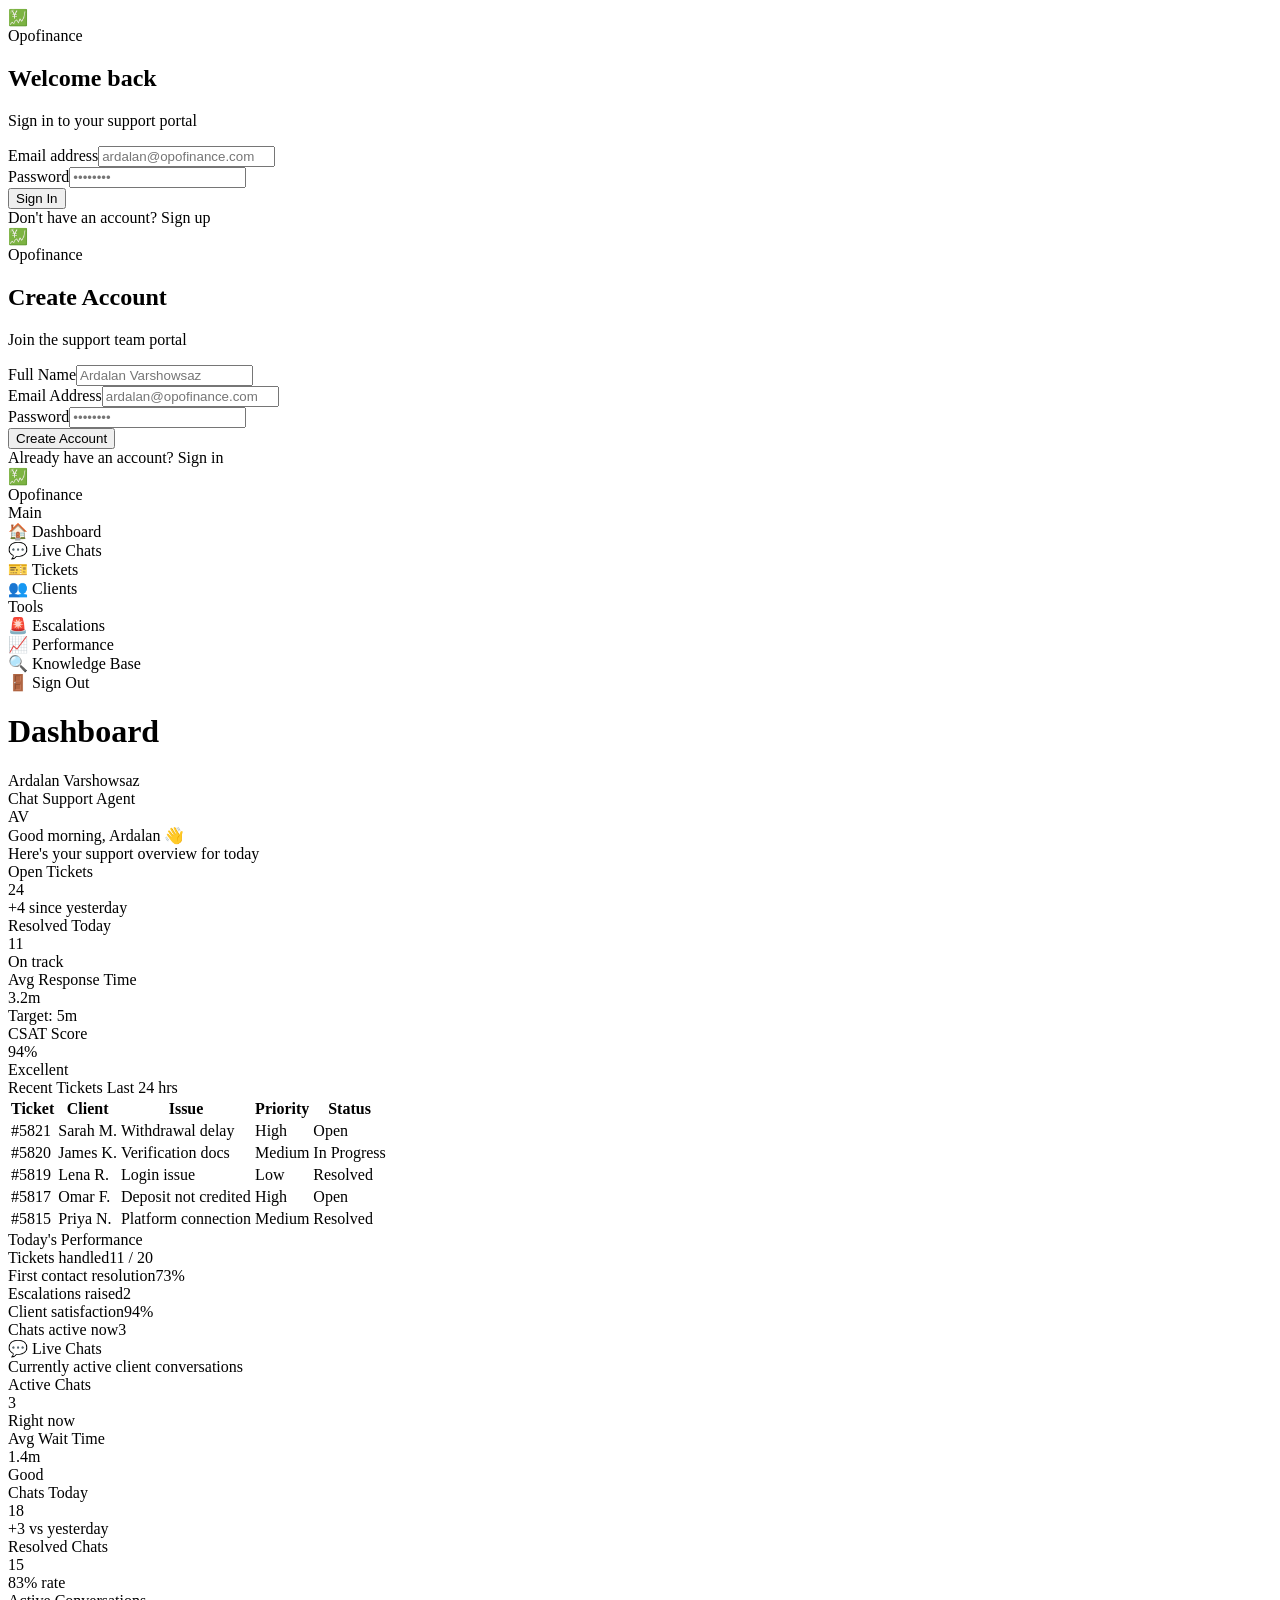
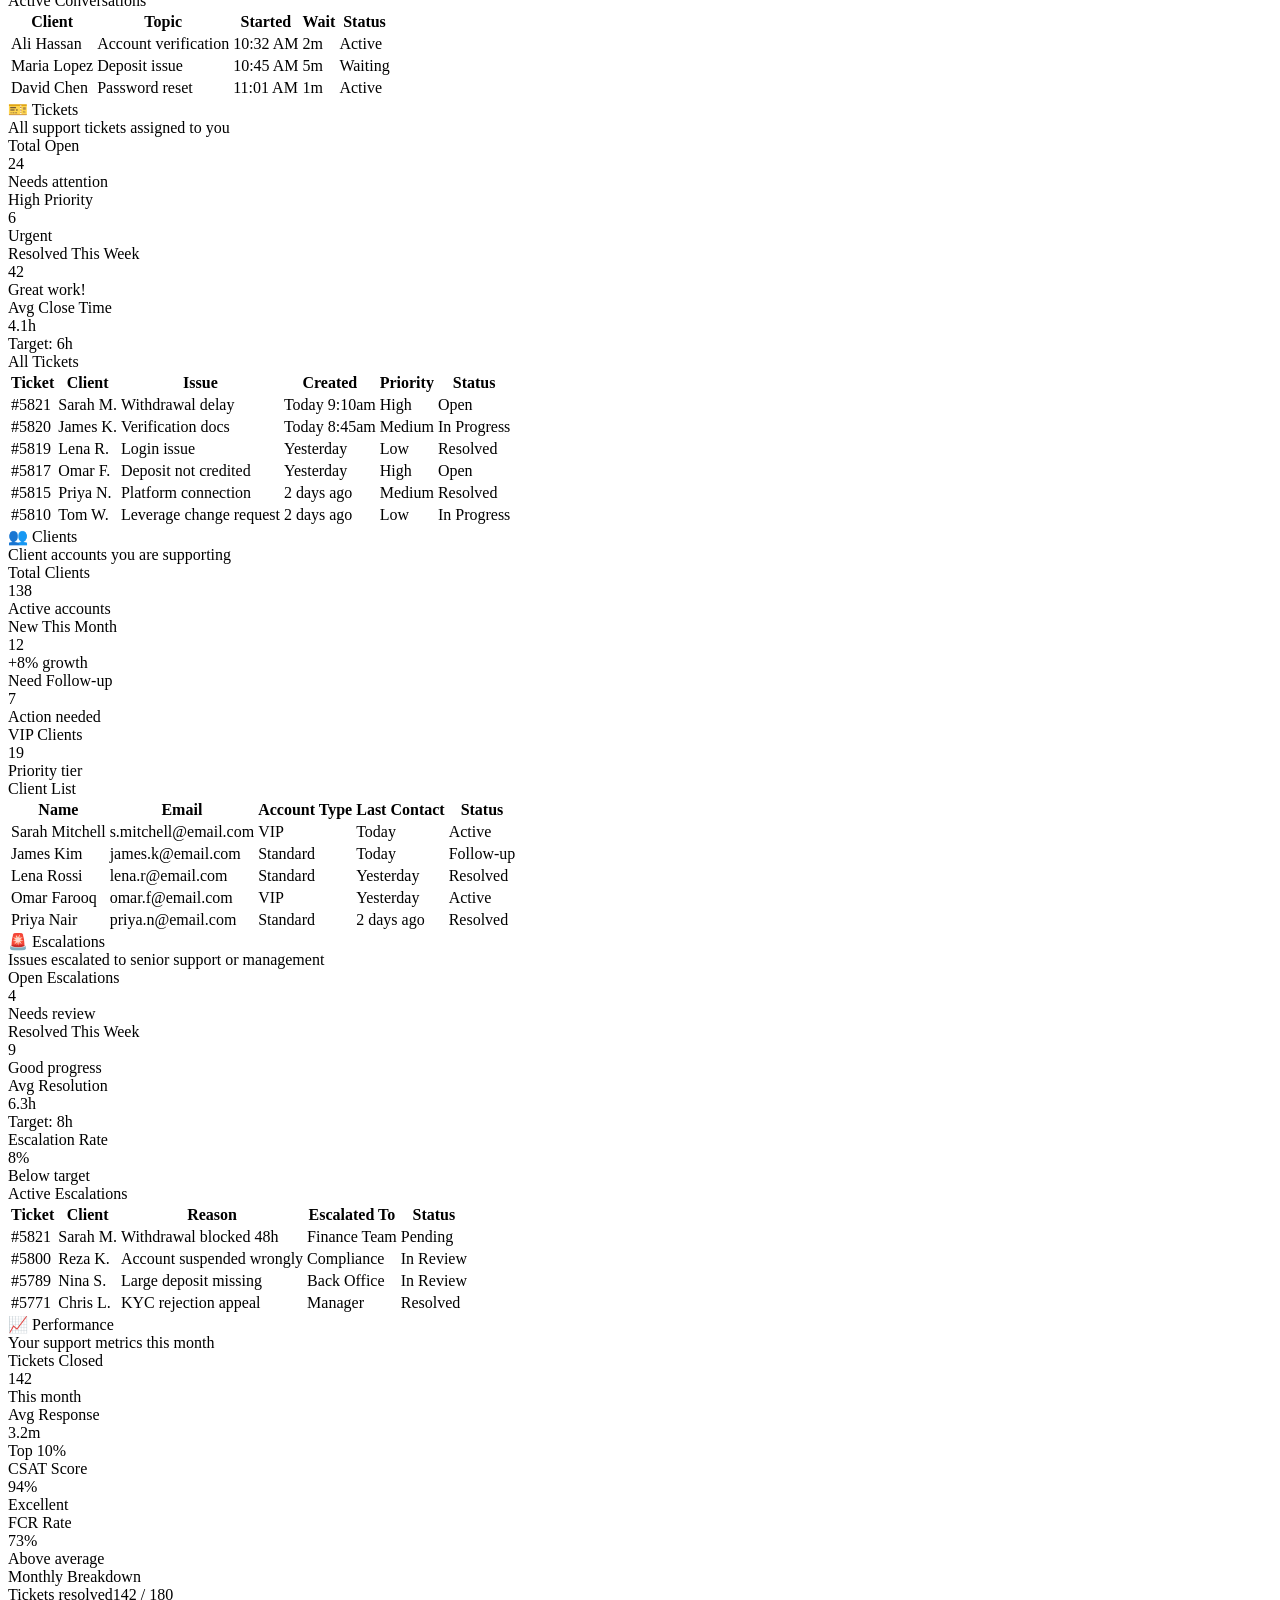
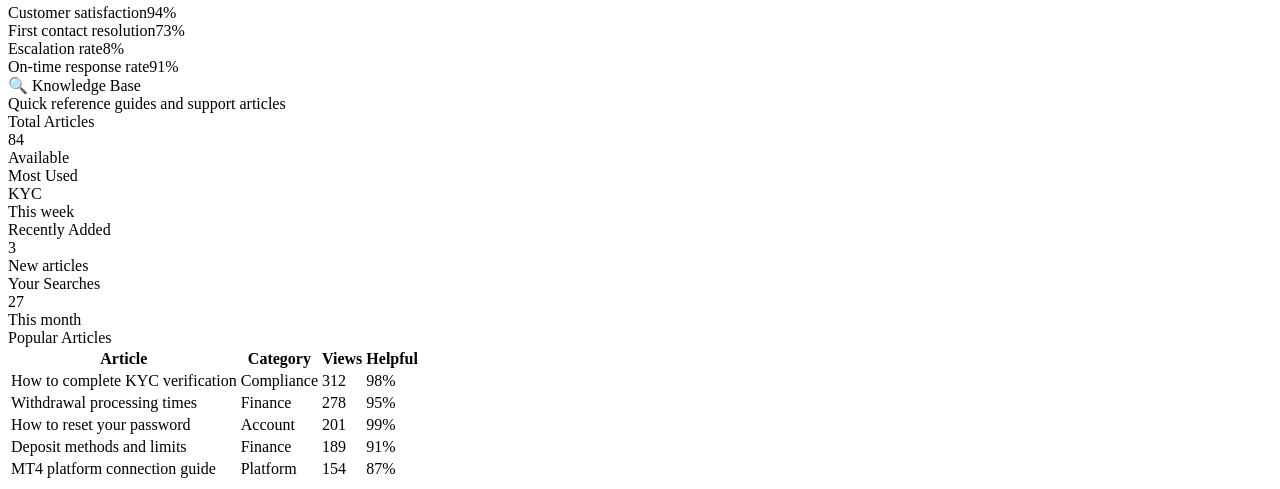
==== index (3).html @ ce20c22f "Add files via upload" ====
<!DOCTYPE html>
<html lang="en">
<head>
  <meta charset="UTF-8" />
  <meta name="viewport" content="width=device-width, initial-scale=1.0"/>
  <title>Ardalan Varshowsaz – Support Dashboard</title>
  <link rel="stylesheet" href="style.css" />
</head>
<body>

  <!-- LOGIN PAGE -->
  <div class="page" id="loginPage">
    <div class="auth-card">
      <div class="auth-logo"><div class="logo-icon">💹</div><span>Opofinance</span></div>
      <h2>Welcome back</h2>
      <p class="subtitle">Sign in to your support portal</p>
      <div class="form-group"><label>Email address</label><input type="email" id="loginEmail" placeholder="ardalan@opofinance.com" /></div>
      <div class="form-group"><label>Password</label><input type="password" id="loginPass" placeholder="••••••••" /></div>
      <button class="btn-primary" id="loginBtn">Sign In</button>
      <div class="auth-footer">Don't have an account? <a class="link" id="goSignup">Sign up</a></div>
    </div>
  </div>

  <!-- SIGNUP PAGE -->
  <div class="page hidden" id="signupPage">
    <div class="auth-card">
      <div class="auth-logo"><div class="logo-icon">💹</div><span>Opofinance</span></div>
      <h2>Create Account</h2>
      <p class="subtitle">Join the support team portal</p>
      <div class="form-group"><label>Full Name</label><input type="text" id="signupName" placeholder="Ardalan Varshowsaz" /></div>
      <div class="form-group"><label>Email Address</label><input type="email" id="signupEmail" placeholder="ardalan@opofinance.com" /></div>
      <div class="form-group"><label>Password</label><input type="password" id="signupPass" placeholder="••••••••" /></div>
      <button class="btn-primary" id="signupBtn">Create Account</button>
      <div class="auth-footer">Already have an account? <a class="link" id="goLogin">Sign in</a></div>
    </div>
  </div>

  <!-- DASHBOARD PAGE -->
  <div class="app hidden" id="dashboardPage">
    <aside class="sidebar">
      <div class="sidebar-logo"><div class="logo-icon">💹</div><span>Opofinance</span></div>
      <div class="sidebar-section">Main</div>
      <div class="nav-item active" data-page="Dashboard">🏠 Dashboard</div>
      <div class="nav-item" data-page="Live Chats">💬 Live Chats</div>
      <div class="nav-item" data-page="Tickets">🎫 Tickets</div>
      <div class="nav-item" data-page="Clients">👥 Clients</div>
      <div class="sidebar-section">Tools</div>
      <div class="nav-item" data-page="Escalations">🚨 Escalations</div>
      <div class="nav-item" data-page="Performance">📈 Performance</div>
      <div class="nav-item" data-page="Knowledge Base">🔍 Knowledge Base</div>
      <div class="sidebar-spacer"></div>
      <div class="nav-item logout" id="logoutBtn">🚪 Sign Out</div>
    </aside>

    <div class="main">
      <div class="topbar">
        <h1 id="pageTitle">Dashboard</h1>
        <div class="topbar-right">
          <div class="user-info">
            <div class="name">Ardalan Varshowsaz</div>
            <div class="role">Chat Support Agent</div>
          </div>
          <div class="avatar">AV</div>
        </div>
      </div>

      <div class="content">

        <!-- DASHBOARD -->
        <div class="section" id="section-Dashboard">
          <div class="greeting">Good morning, Ardalan 👋</div>
          <div class="subtext">Here's your support overview for today</div>
          <div class="stats-grid">
            <div class="stat-card card-blue"><div class="stat-label">Open Tickets</div><div class="stat-value">24</div><span class="stat-badge">+4 since yesterday</span></div>
            <div class="stat-card card-green"><div class="stat-label">Resolved Today</div><div class="stat-value">11</div><span class="stat-badge">On track</span></div>
            <div class="stat-card card-purple"><div class="stat-label">Avg Response Time</div><div class="stat-value">3.2m</div><span class="stat-badge">Target: 5m</span></div>
            <div class="stat-card card-orange"><div class="stat-label">CSAT Score</div><div class="stat-value">94%</div><span class="stat-badge">Excellent</span></div>
          </div>
          <div class="two-col">
            <div class="widget">
              <div class="widget-title">Recent Tickets <span class="badge">Last 24 hrs</span></div>
              <table class="ticket-table">
                <thead><tr><th>Ticket</th><th>Client</th><th>Issue</th><th>Priority</th><th>Status</th></tr></thead>
                <tbody>
                  <tr><td>#5821</td><td>Sarah M.</td><td>Withdrawal delay</td><td><span class="priority p-high"></span>High</td><td><span class="status-pill s-open">Open</span></td></tr>
                  <tr><td>#5820</td><td>James K.</td><td>Verification docs</td><td><span class="priority p-med"></span>Medium</td><td><span class="status-pill s-progress">In Progress</span></td></tr>
                  <tr><td>#5819</td><td>Lena R.</td><td>Login issue</td><td><span class="priority p-low"></span>Low</td><td><span class="status-pill s-resolved">Resolved</span></td></tr>
                  <tr><td>#5817</td><td>Omar F.</td><td>Deposit not credited</td><td><span class="priority p-high"></span>High</td><td><span class="status-pill s-open">Open</span></td></tr>
                  <tr><td>#5815</td><td>Priya N.</td><td>Platform connection</td><td><span class="priority p-med"></span>Medium</td><td><span class="status-pill s-resolved">Resolved</span></td></tr>
                </tbody>
              </table>
            </div>
            <div class="widget">
              <div class="widget-title">Today's Performance</div>
              <div class="qstat-list">
                <div class="qstat-block"><div class="qstat-item"><span class="qstat-label">Tickets handled</span><span class="qstat-val">11 / 20</span></div><div class="progress-bar-wrap"><div class="progress-bar" style="width:55%;background:#4361ee"></div></div></div>
                <div class="qstat-block"><div class="qstat-item"><span class="qstat-label">First contact resolution</span><span class="qstat-val">73%</span></div><div class="progress-bar-wrap"><div class="progress-bar" style="width:73%;background:#22c55e"></div></div></div>
                <div class="qstat-block"><div class="qstat-item"><span class="qstat-label">Escalations raised</span><span class="qstat-val">2</span></div><div class="progress-bar-wrap"><div class="progress-bar" style="width:20%;background:#ef4444"></div></div></div>
                <div class="qstat-block"><div class="qstat-item"><span class="qstat-label">Client satisfaction</span><span class="qstat-val">94%</span></div><div class="progress-bar-wrap"><div class="progress-bar" style="width:94%;background:#a855f7"></div></div></div>
                <div class="qstat-block"><div class="qstat-item"><span class="qstat-label">Chats active now</span><span class="qstat-val">3</span></div><div class="progress-bar-wrap"><div class="progress-bar" style="width:30%;background:#f59e0b"></div></div></div>
              </div>
            </div>
          </div>
        </div>

        <!-- LIVE CHATS -->
        <div class="section hidden" id="section-Live Chats">
          <div class="greeting">💬 Live Chats</div>
          <div class="subtext">Currently active client conversations</div>
          <div class="stats-grid">
            <div class="stat-card card-blue"><div class="stat-label">Active Chats</div><div class="stat-value">3</div><span class="stat-badge">Right now</span></div>
            <div class="stat-card card-green"><div class="stat-label">Avg Wait Time</div><div class="stat-value">1.4m</div><span class="stat-badge">Good</span></div>
            <div class="stat-card card-orange"><div class="stat-label">Chats Today</div><div class="stat-value">18</div><span class="stat-badge">+3 vs yesterday</span></div>
            <div class="stat-card card-purple"><div class="stat-label">Resolved Chats</div><div class="stat-value">15</div><span class="stat-badge">83% rate</span></div>
          </div>
          <div class="widget">
            <div class="widget-title">Active Conversations</div>
            <table class="ticket-table">
              <thead><tr><th>Client</th><th>Topic</th><th>Started</th><th>Wait</th><th>Status</th></tr></thead>
              <tbody>
                <tr><td>Ali Hassan</td><td>Account verification</td><td>10:32 AM</td><td>2m</td><td><span class="status-pill s-open">Active</span></td></tr>
                <tr><td>Maria Lopez</td><td>Deposit issue</td><td>10:45 AM</td><td>5m</td><td><span class="status-pill s-progress">Waiting</span></td></tr>
                <tr><td>David Chen</td><td>Password reset</td><td>11:01 AM</td><td>1m</td><td><span class="status-pill s-open">Active</span></td></tr>
              </tbody>
            </table>
          </div>
        </div>

        <!-- TICKETS -->
        <div class="section hidden" id="section-Tickets">
          <div class="greeting">🎫 Tickets</div>
          <div class="subtext">All support tickets assigned to you</div>
          <div class="stats-grid">
            <div class="stat-card card-blue"><div class="stat-label">Total Open</div><div class="stat-value">24</div><span class="stat-badge">Needs attention</span></div>
            <div class="stat-card card-orange"><div class="stat-label">High Priority</div><div class="stat-value">6</div><span class="stat-badge">Urgent</span></div>
            <div class="stat-card card-green"><div class="stat-label">Resolved This Week</div><div class="stat-value">42</div><span class="stat-badge">Great work!</span></div>
            <div class="stat-card card-purple"><div class="stat-label">Avg Close Time</div><div class="stat-value">4.1h</div><span class="stat-badge">Target: 6h</span></div>
          </div>
          <div class="widget">
            <div class="widget-title">All Tickets</div>
            <table class="ticket-table">
              <thead><tr><th>Ticket</th><th>Client</th><th>Issue</th><th>Created</th><th>Priority</th><th>Status</th></tr></thead>
              <tbody>
                <tr><td>#5821</td><td>Sarah M.</td><td>Withdrawal delay</td><td>Today 9:10am</td><td><span class="priority p-high"></span>High</td><td><span class="status-pill s-open">Open</span></td></tr>
                <tr><td>#5820</td><td>James K.</td><td>Verification docs</td><td>Today 8:45am</td><td><span class="priority p-med"></span>Medium</td><td><span class="status-pill s-progress">In Progress</span></td></tr>
                <tr><td>#5819</td><td>Lena R.</td><td>Login issue</td><td>Yesterday</td><td><span class="priority p-low"></span>Low</td><td><span class="status-pill s-resolved">Resolved</span></td></tr>
                <tr><td>#5817</td><td>Omar F.</td><td>Deposit not credited</td><td>Yesterday</td><td><span class="priority p-high"></span>High</td><td><span class="status-pill s-open">Open</span></td></tr>
                <tr><td>#5815</td><td>Priya N.</td><td>Platform connection</td><td>2 days ago</td><td><span class="priority p-med"></span>Medium</td><td><span class="status-pill s-resolved">Resolved</span></td></tr>
                <tr><td>#5810</td><td>Tom W.</td><td>Leverage change request</td><td>2 days ago</td><td><span class="priority p-low"></span>Low</td><td><span class="status-pill s-progress">In Progress</span></td></tr>
              </tbody>
            </table>
          </div>
        </div>

        <!-- CLIENTS -->
        <div class="section hidden" id="section-Clients">
          <div class="greeting">👥 Clients</div>
          <div class="subtext">Client accounts you are supporting</div>
          <div class="stats-grid">
            <div class="stat-card card-blue"><div class="stat-label">Total Clients</div><div class="stat-value">138</div><span class="stat-badge">Active accounts</span></div>
            <div class="stat-card card-green"><div class="stat-label">New This Month</div><div class="stat-value">12</div><span class="stat-badge">+8% growth</span></div>
            <div class="stat-card card-orange"><div class="stat-label">Need Follow-up</div><div class="stat-value">7</div><span class="stat-badge">Action needed</span></div>
            <div class="stat-card card-purple"><div class="stat-label">VIP Clients</div><div class="stat-value">19</div><span class="stat-badge">Priority tier</span></div>
          </div>
          <div class="widget">
            <div class="widget-title">Client List</div>
            <table class="ticket-table">
              <thead><tr><th>Name</th><th>Email</th><th>Account Type</th><th>Last Contact</th><th>Status</th></tr></thead>
              <tbody>
                <tr><td>Sarah Mitchell</td><td>s.mitchell@email.com</td><td>VIP</td><td>Today</td><td><span class="status-pill s-open">Active</span></td></tr>
                <tr><td>James Kim</td><td>james.k@email.com</td><td>Standard</td><td>Today</td><td><span class="status-pill s-progress">Follow-up</span></td></tr>
                <tr><td>Lena Rossi</td><td>lena.r@email.com</td><td>Standard</td><td>Yesterday</td><td><span class="status-pill s-resolved">Resolved</span></td></tr>
                <tr><td>Omar Farooq</td><td>omar.f@email.com</td><td>VIP</td><td>Yesterday</td><td><span class="status-pill s-open">Active</span></td></tr>
                <tr><td>Priya Nair</td><td>priya.n@email.com</td><td>Standard</td><td>2 days ago</td><td><span class="status-pill s-resolved">Resolved</span></td></tr>
              </tbody>
            </table>
          </div>
        </div>

        <!-- ESCALATIONS -->
        <div class="section hidden" id="section-Escalations">
          <div class="greeting">🚨 Escalations</div>
          <div class="subtext">Issues escalated to senior support or management</div>
          <div class="stats-grid">
            <div class="stat-card card-orange"><div class="stat-label">Open Escalations</div><div class="stat-value">4</div><span class="stat-badge">Needs review</span></div>
            <div class="stat-card card-blue"><div class="stat-label">Resolved This Week</div><div class="stat-value">9</div><span class="stat-badge">Good progress</span></div>
            <div class="stat-card card-purple"><div class="stat-label">Avg Resolution</div><div class="stat-value">6.3h</div><span class="stat-badge">Target: 8h</span></div>
            <div class="stat-card card-green"><div class="stat-label">Escalation Rate</div><div class="stat-value">8%</div><span class="stat-badge">Below target</span></div>
          </div>
          <div class="widget">
            <div class="widget-title">Active Escalations</div>
            <table class="ticket-table">
              <thead><tr><th>Ticket</th><th>Client</th><th>Reason</th><th>Escalated To</th><th>Status</th></tr></thead>
              <tbody>
                <tr><td>#5821</td><td>Sarah M.</td><td>Withdrawal blocked 48h</td><td>Finance Team</td><td><span class="status-pill s-open">Pending</span></td></tr>
                <tr><td>#5800</td><td>Reza K.</td><td>Account suspended wrongly</td><td>Compliance</td><td><span class="status-pill s-progress">In Review</span></td></tr>
                <tr><td>#5789</td><td>Nina S.</td><td>Large deposit missing</td><td>Back Office</td><td><span class="status-pill s-progress">In Review</span></td></tr>
                <tr><td>#5771</td><td>Chris L.</td><td>KYC rejection appeal</td><td>Manager</td><td><span class="status-pill s-resolved">Resolved</span></td></tr>
              </tbody>
            </table>
          </div>
        </div>

        <!-- PERFORMANCE -->
        <div class="section hidden" id="section-Performance">
          <div class="greeting">📈 Performance</div>
          <div class="subtext">Your support metrics this month</div>
          <div class="stats-grid">
            <div class="stat-card card-green"><div class="stat-label">Tickets Closed</div><div class="stat-value">142</div><span class="stat-badge">This month</span></div>
            <div class="stat-card card-blue"><div class="stat-label">Avg Response</div><div class="stat-value">3.2m</div><span class="stat-badge">Top 10%</span></div>
            <div class="stat-card card-purple"><div class="stat-label">CSAT Score</div><div class="stat-value">94%</div><span class="stat-badge">Excellent</span></div>
            <div class="stat-card card-orange"><div class="stat-label">FCR Rate</div><div class="stat-value">73%</div><span class="stat-badge">Above average</span></div>
          </div>
          <div class="widget">
            <div class="widget-title">Monthly Breakdown</div>
            <div class="qstat-list">
              <div class="qstat-block"><div class="qstat-item"><span class="qstat-label">Tickets resolved</span><span class="qstat-val">142 / 180</span></div><div class="progress-bar-wrap"><div class="progress-bar" style="width:79%;background:#4361ee"></div></div></div>
              <div class="qstat-block"><div class="qstat-item"><span class="qstat-label">Customer satisfaction</span><span class="qstat-val">94%</span></div><div class="progress-bar-wrap"><div class="progress-bar" style="width:94%;background:#22c55e"></div></div></div>
              <div class="qstat-block"><div class="qstat-item"><span class="qstat-label">First contact resolution</span><span class="qstat-val">73%</span></div><div class="progress-bar-wrap"><div class="progress-bar" style="width:73%;background:#a855f7"></div></div></div>
              <div class="qstat-block"><div class="qstat-item"><span class="qstat-label">Escalation rate</span><span class="qstat-val">8%</span></div><div class="progress-bar-wrap"><div class="progress-bar" style="width:8%;background:#ef4444"></div></div></div>
              <div class="qstat-block"><div class="qstat-item"><span class="qstat-label">On-time response rate</span><span class="qstat-val">91%</span></div><div class="progress-bar-wrap"><div class="progress-bar" style="width:91%;background:#f59e0b"></div></div></div>
            </div>
          </div>
        </div>

        <!-- KNOWLEDGE BASE -->
        <div class="section hidden" id="section-Knowledge Base">
          <div class="greeting">🔍 Knowledge Base</div>
          <div class="subtext">Quick reference guides and support articles</div>
          <div class="stats-grid">
            <div class="stat-card card-blue"><div class="stat-label">Total Articles</div><div class="stat-value">84</div><span class="stat-badge">Available</span></div>
            <div class="stat-card card-green"><div class="stat-label">Most Used</div><div class="stat-value">KYC</div><span class="stat-badge">This week</span></div>
            <div class="stat-card card-purple"><div class="stat-label">Recently Added</div><div class="stat-value">3</div><span class="stat-badge">New articles</span></div>
            <div class="stat-card card-orange"><div class="stat-label">Your Searches</div><div class="stat-value">27</div><span class="stat-badge">This month</span></div>
          </div>
          <div class="widget">
            <div class="widget-title">Popular Articles</div>
            <table class="ticket-table">
              <thead><tr><th>Article</th><th>Category</th><th>Views</th><th>Helpful</th></tr></thead>
              <tbody>
                <tr><td>How to complete KYC verification</td><td>Compliance</td><td>312</td><td><span class="status-pill s-resolved">98%</span></td></tr>
                <tr><td>Withdrawal processing times</td><td>Finance</td><td>278</td><td><span class="status-pill s-resolved">95%</span></td></tr>
                <tr><td>How to reset your password</td><td>Account</td><td>201</td><td><span class="status-pill s-resolved">99%</span></td></tr>
                <tr><td>Deposit methods and limits</td><td>Finance</td><td>189</td><td><span class="status-pill s-open">91%</span></td></tr>
                <tr><td>MT4 platform connection guide</td><td>Platform</td><td>154</td><td><span class="status-pill s-progress">87%</span></td></tr>
              </tbody>
            </table>
          </div>
        </div>

      </div>
    </div>
  </div>

  <script src="app.js"></script>
</body>
</html>
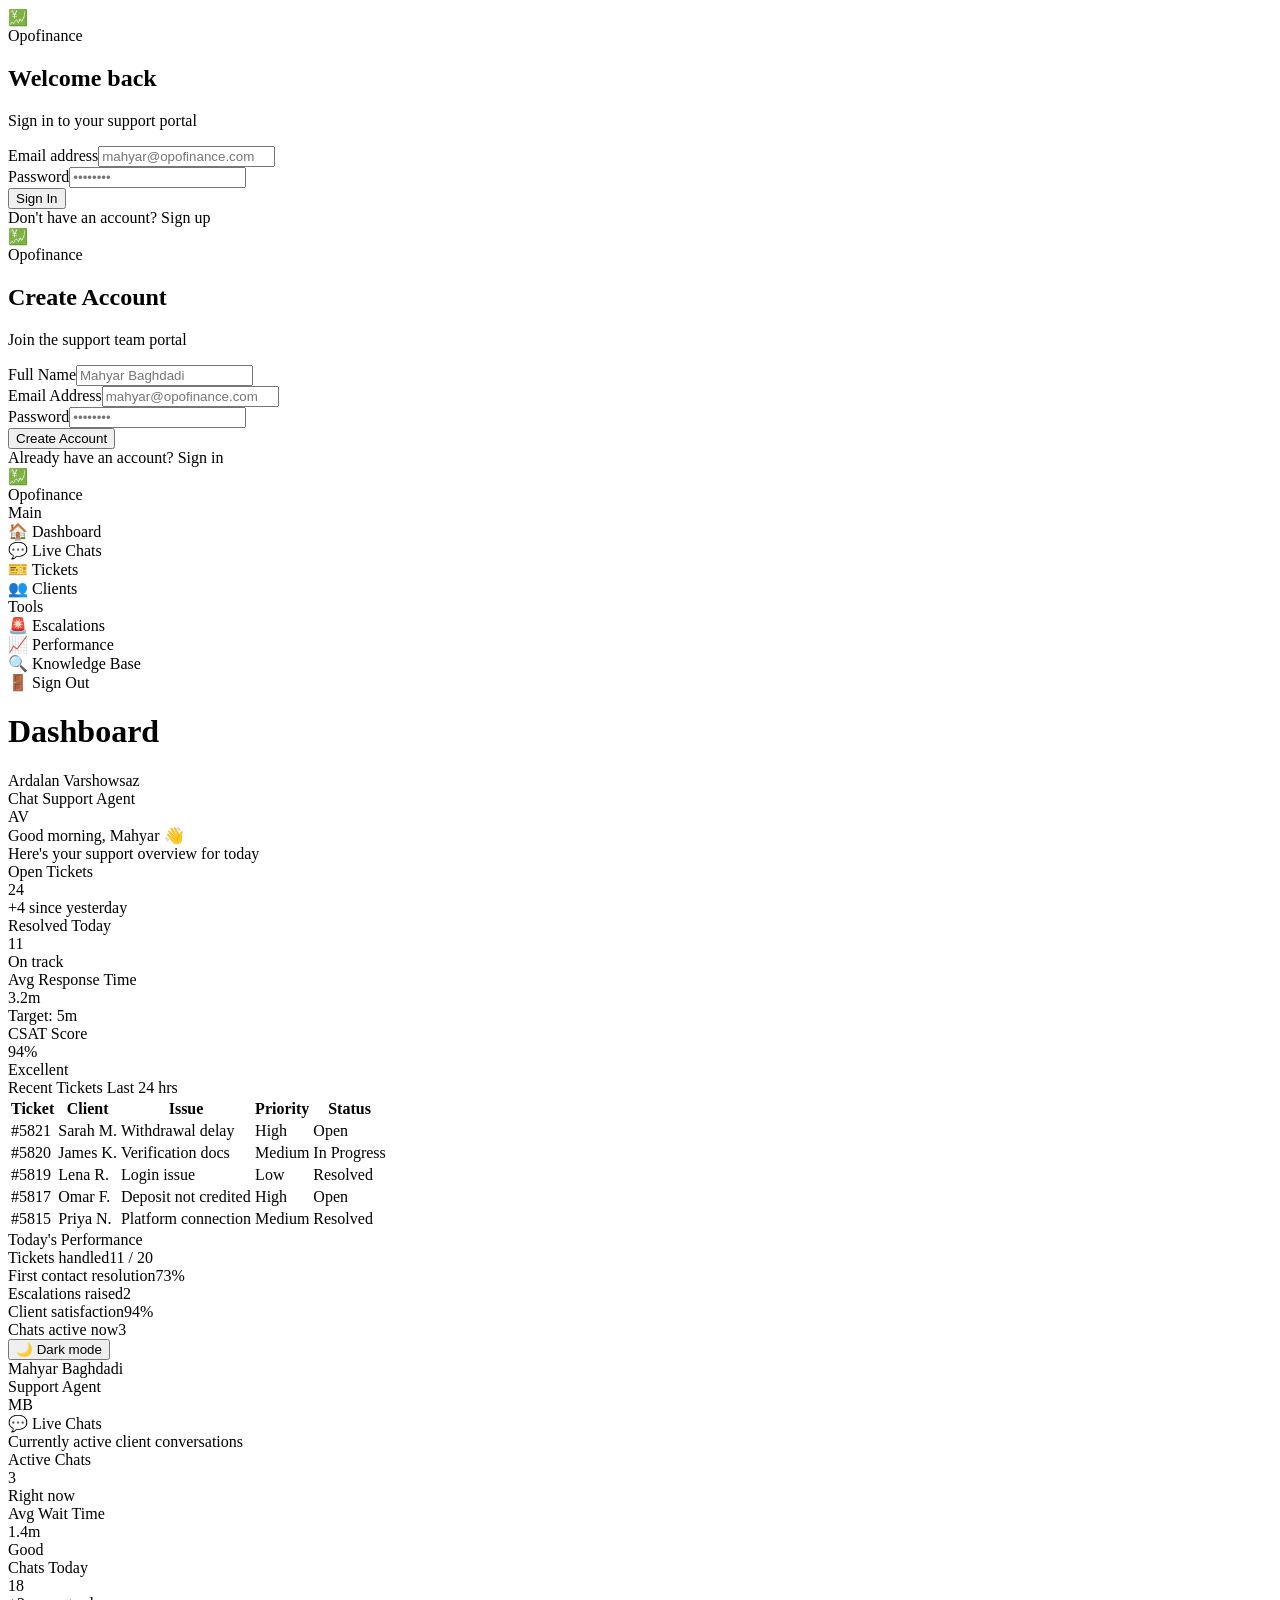
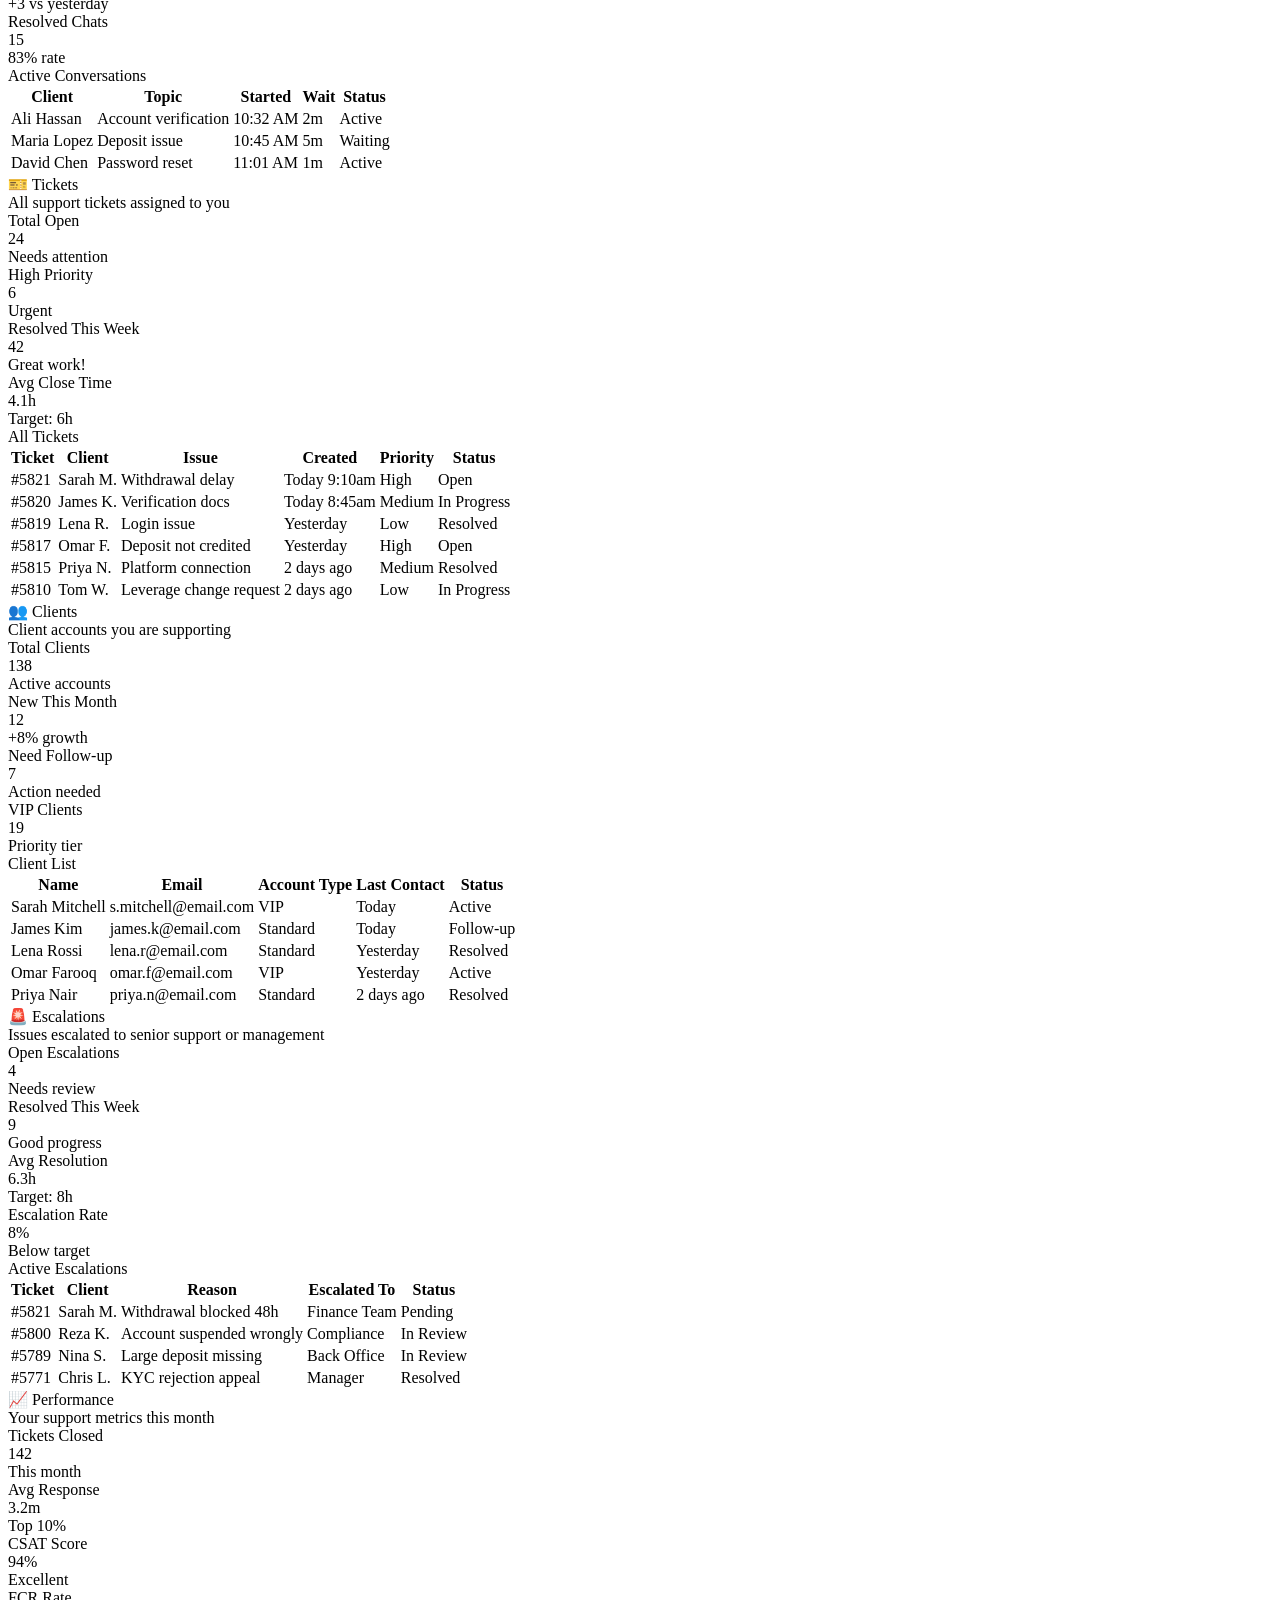
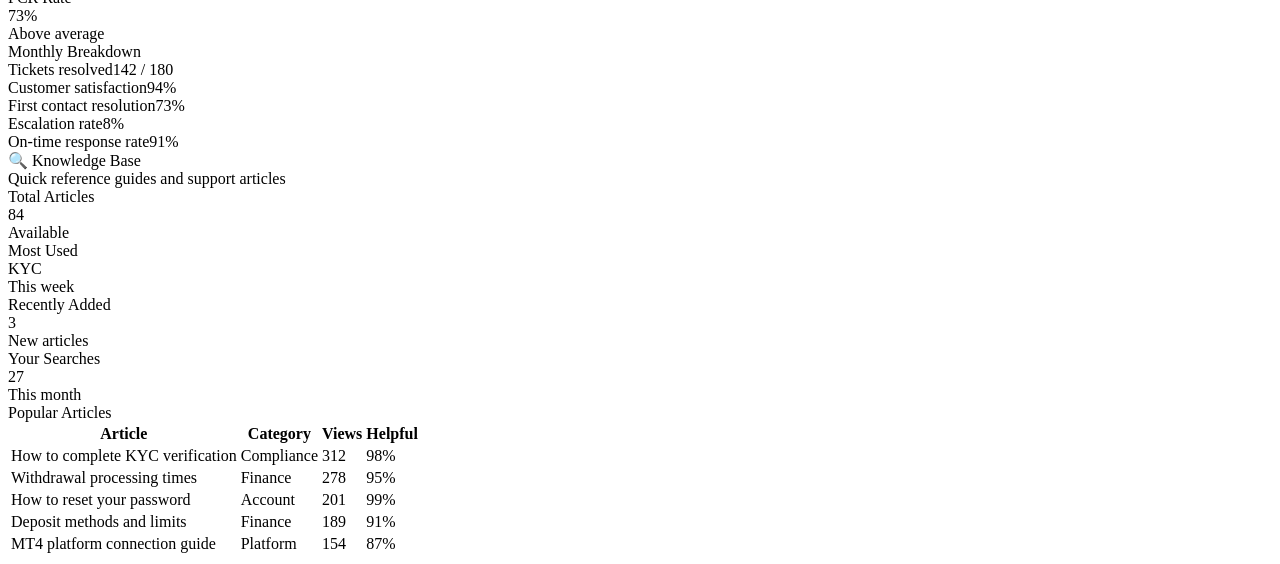
==== commit e8a1cdde: "Update branding and user details in index.html" ====
--- a/index (3).html
+++ b/index (3).html
@@ -1,20 +1,20 @@
-<!DOCTYPE html>
+<!DOCTYPE html
 <html lang="en">
 <head>
   <meta charset="UTF-8" />
   <meta name="viewport" content="width=device-width, initial-scale=1.0"/>
-  <title>Ardalan Varshowsaz – Support Dashboard</title>
-  <link rel="stylesheet" href="style.css" />
+  <title>Opofinance — Support Dashboard</title>
+  <link rel="stylesheet" href="css/style.css" />
 </head>
 <body>
-
+ 
   <!-- LOGIN PAGE -->
   <div class="page" id="loginPage">
     <div class="auth-card">
       <div class="auth-logo"><div class="logo-icon">💹</div><span>Opofinance</span></div>
       <h2>Welcome back</h2>
       <p class="subtitle">Sign in to your support portal</p>
-      <div class="form-group"><label>Email address</label><input type="email" id="loginEmail" placeholder="ardalan@opofinance.com" /></div>
+      <div class="form-group"><label>Email address</label><input type="email" id="loginEmail" placeholder="mahyar@opofinance.com" /></div>
       <div class="form-group"><label>Password</label><input type="password" id="loginPass" placeholder="••••••••" /></div>
       <button class="btn-primary" id="loginBtn">Sign In</button>
       <div class="auth-footer">Don't have an account? <a class="link" id="goSignup">Sign up</a></div>
@@ -27,8 +27,8 @@
       <div class="auth-logo"><div class="logo-icon">💹</div><span>Opofinance</span></div>
       <h2>Create Account</h2>
       <p class="subtitle">Join the support team portal</p>
-      <div class="form-group"><label>Full Name</label><input type="text" id="signupName" placeholder="Ardalan Varshowsaz" /></div>
-      <div class="form-group"><label>Email Address</label><input type="email" id="signupEmail" placeholder="ardalan@opofinance.com" /></div>
+      <div class="form-group"><label>Full Name</label><input type="text" id="signupName" placeholder="Mahyar Baghdadi" /></div>
+      <div class="form-group"><label>Email Address</label><input type="email" id="signupEmail" placeholder="mahyar@opofinance.com" /></div>
       <div class="form-group"><label>Password</label><input type="password" id="signupPass" placeholder="••••••••" /></div>
       <button class="btn-primary" id="signupBtn">Create Account</button>
       <div class="auth-footer">Already have an account? <a class="link" id="goLogin">Sign in</a></div>
@@ -68,7 +68,7 @@
 
         <!-- DASHBOARD -->
         <div class="section" id="section-Dashboard">
-          <div class="greeting">Good morning, Ardalan 👋</div>
+          <div class="greeting">Good morning, Mahyar 👋</div>
           <div class="subtext">Here's your support overview for today</div>
           <div class="stats-grid">
             <div class="stat-card card-blue"><div class="stat-label">Open Tickets</div><div class="stat-value">24</div><span class="stat-badge">+4 since yesterday</span></div>
@@ -103,6 +103,25 @@
           </div>
         </div>
 
+        <!-- DARK / LIGHT MODE BUTTON -->
+          <button class="theme-toggle" id="theme-toggle">
+            <span class="toggle-icon">🌙</span>
+            <span class="toggle-label">Dark mode</span>
+          </button>
+ 
+          <div class="topbar-user">
+            <div class="topbar-user-info">
+              <div class="name">Mahyar Baghdadi</div>
+              <div class="role">Support Agent</div>
+            </div>
+            <div class="topbar-avatar">MB</div>
+          </div>
+        </div>
+      </header>
+ 
+      <main class="content">
+ 
+
         <!-- LIVE CHATS -->
         <div class="section hidden" id="section-Live Chats">
           <div class="greeting">💬 Live Chats</div>
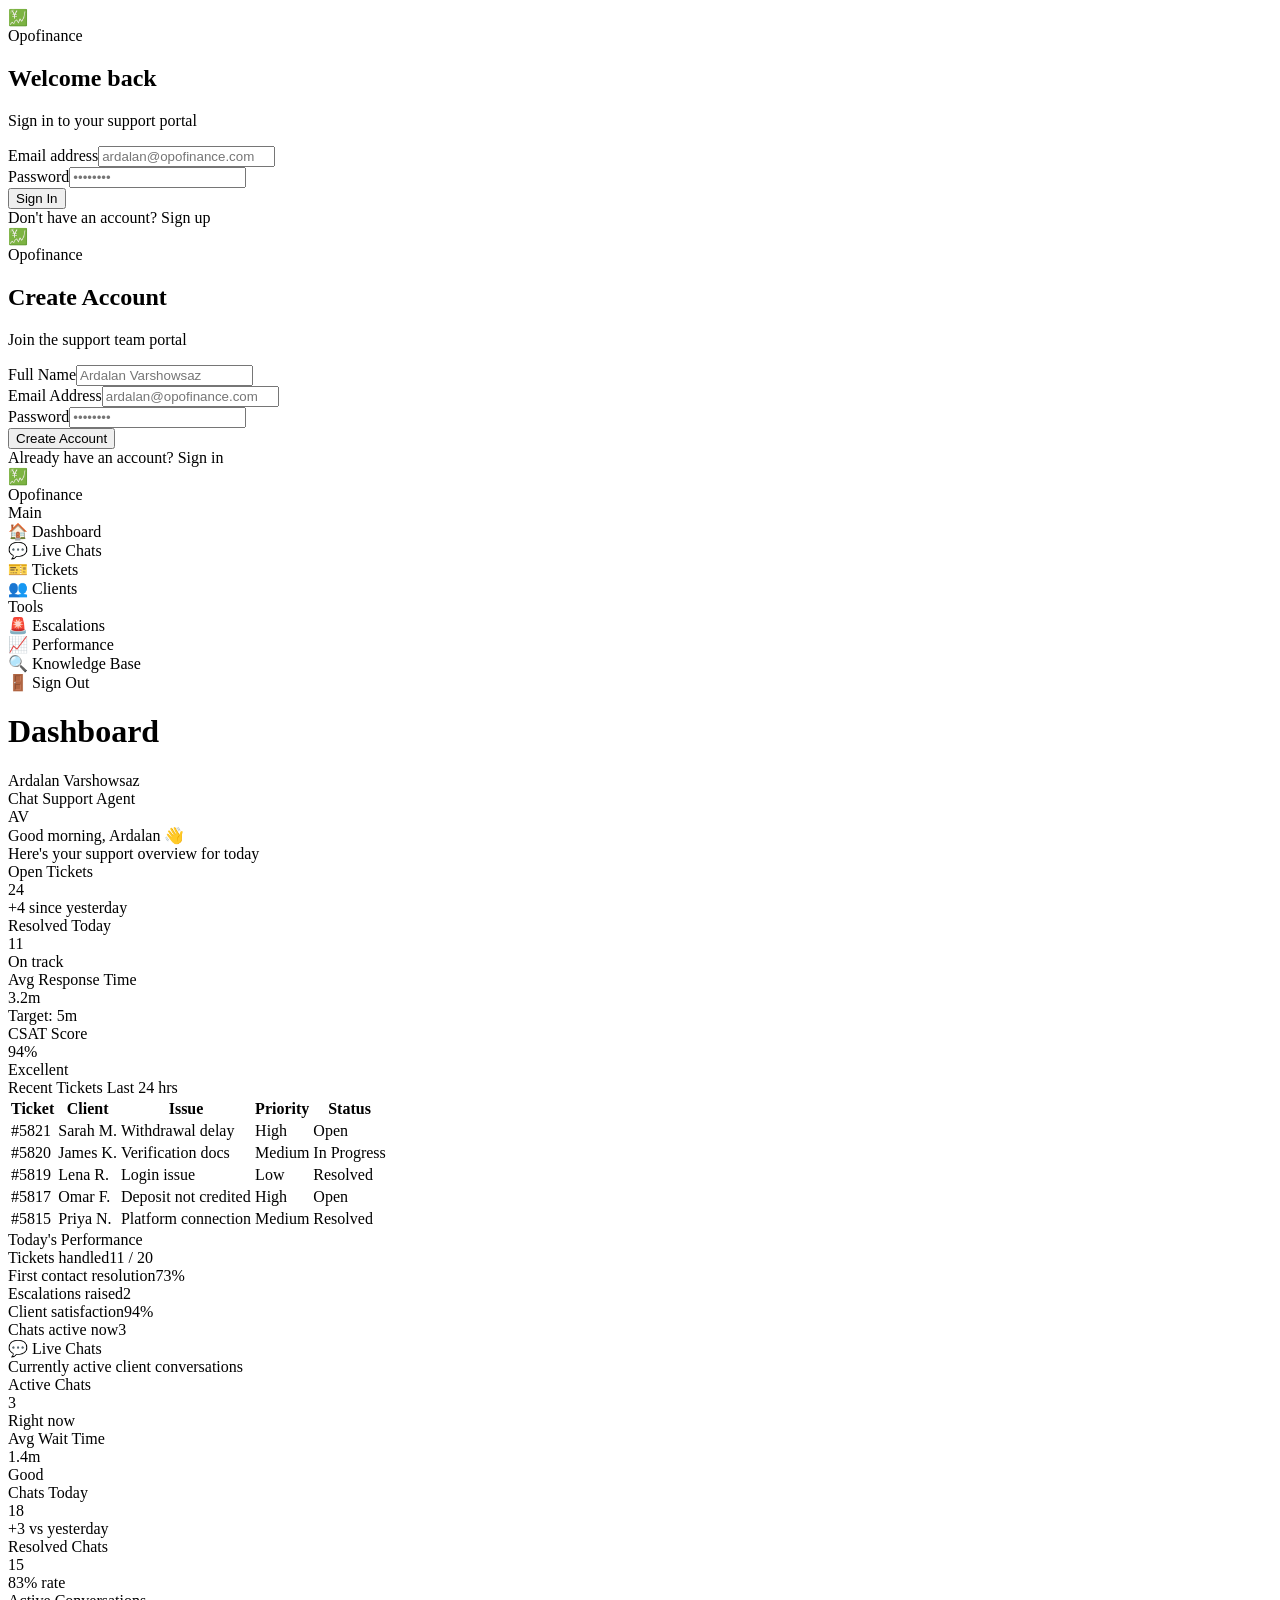
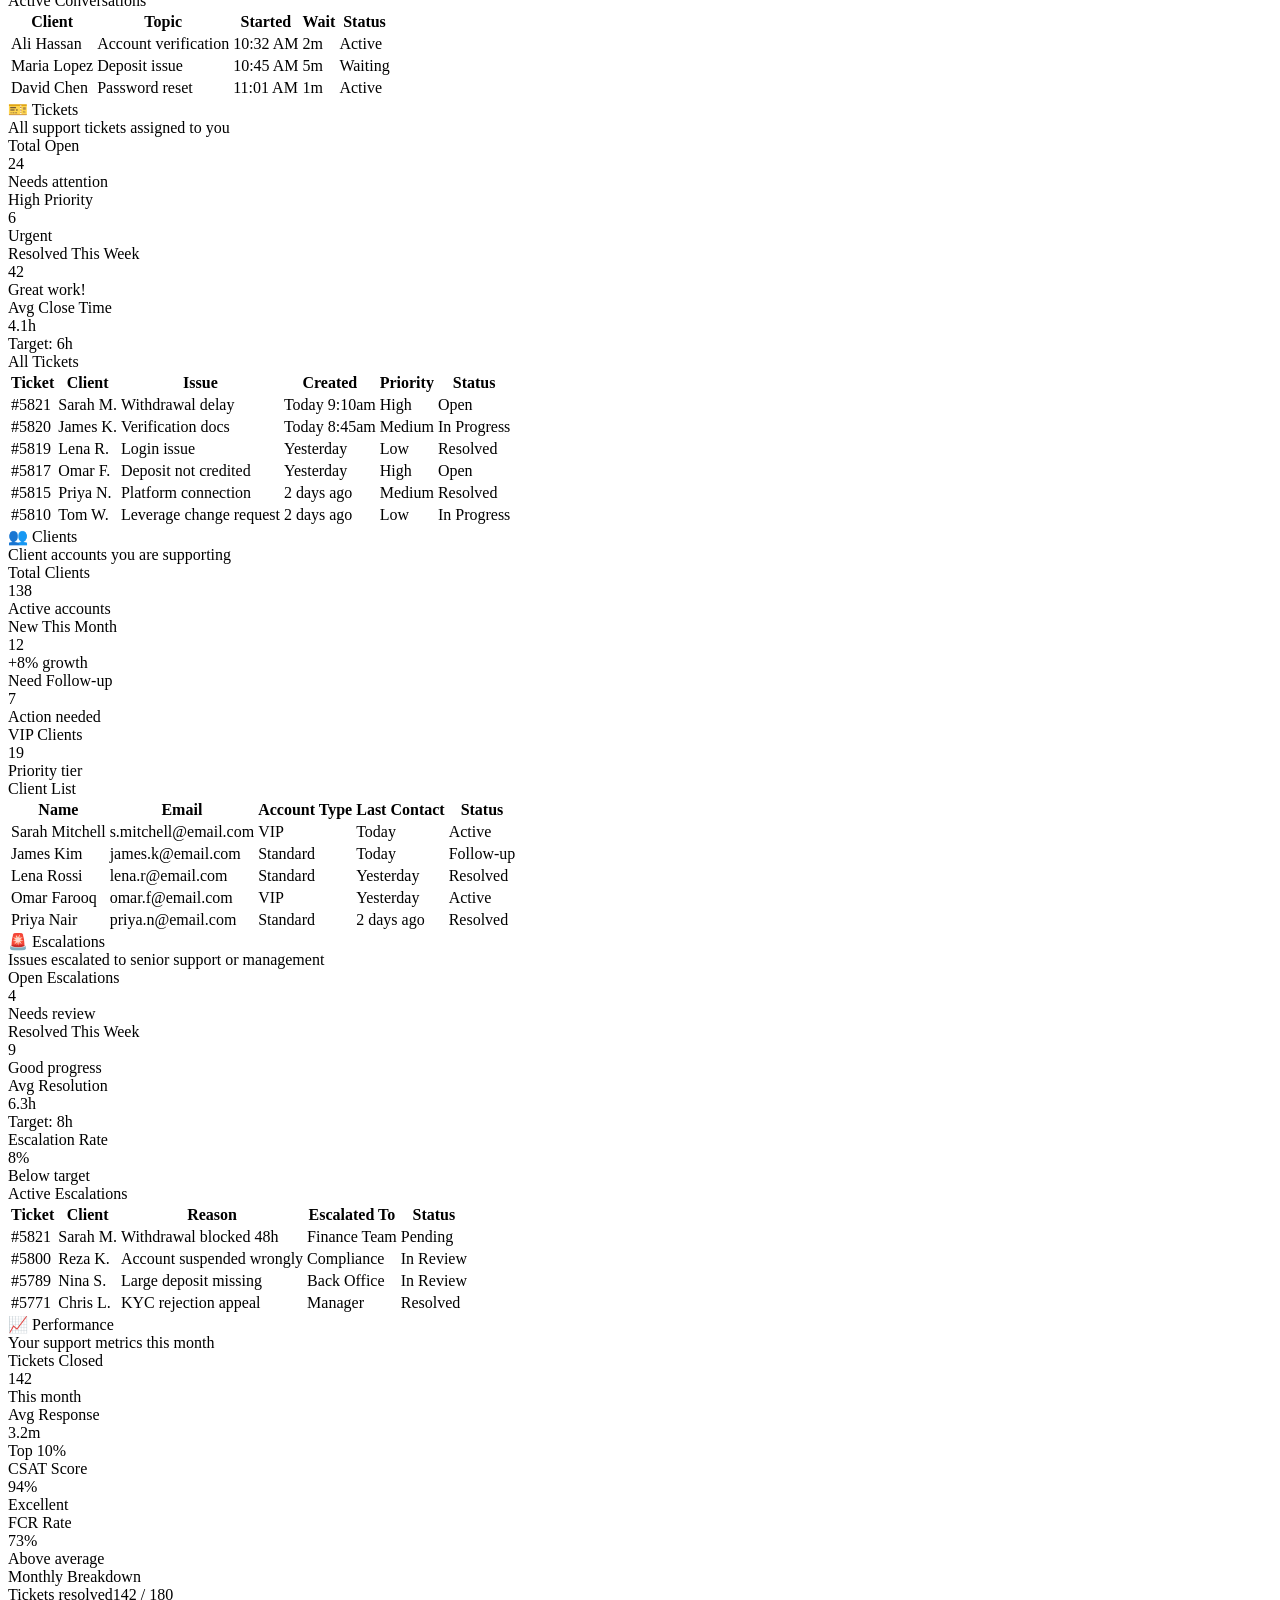
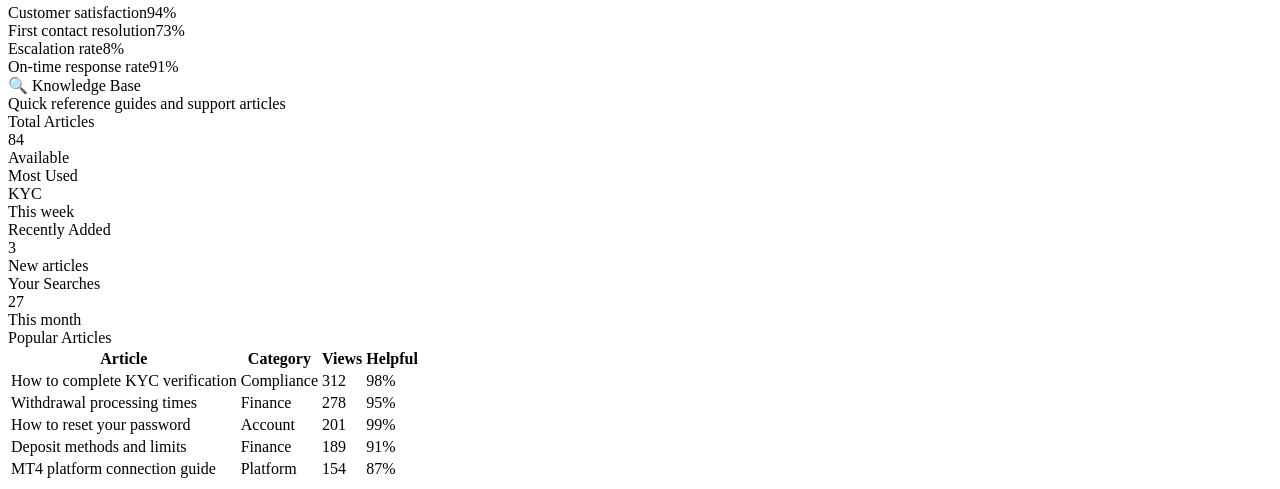
==== commit 31073c5f: "Add files via upload" ====
--- a/index (3).html
+++ b/index (3).html
@@ -1,20 +1,20 @@
-<!DOCTYPE html
+<!DOCTYPE html>
 <html lang="en">
 <head>
   <meta charset="UTF-8" />
   <meta name="viewport" content="width=device-width, initial-scale=1.0"/>
-  <title>Opofinance — Support Dashboard</title>
-  <link rel="stylesheet" href="css/style.css" />
+  <title>Ardalan Varshowsaz – Support Dashboard</title>
+  <link rel="stylesheet" href="style.css" />
 </head>
 <body>
- 
+
   <!-- LOGIN PAGE -->
   <div class="page" id="loginPage">
     <div class="auth-card">
       <div class="auth-logo"><div class="logo-icon">💹</div><span>Opofinance</span></div>
       <h2>Welcome back</h2>
       <p class="subtitle">Sign in to your support portal</p>
-      <div class="form-group"><label>Email address</label><input type="email" id="loginEmail" placeholder="mahyar@opofinance.com" /></div>
+      <div class="form-group"><label>Email address</label><input type="email" id="loginEmail" placeholder="ardalan@opofinance.com" /></div>
       <div class="form-group"><label>Password</label><input type="password" id="loginPass" placeholder="••••••••" /></div>
       <button class="btn-primary" id="loginBtn">Sign In</button>
       <div class="auth-footer">Don't have an account? <a class="link" id="goSignup">Sign up</a></div>
@@ -27,8 +27,8 @@
       <div class="auth-logo"><div class="logo-icon">💹</div><span>Opofinance</span></div>
       <h2>Create Account</h2>
       <p class="subtitle">Join the support team portal</p>
-      <div class="form-group"><label>Full Name</label><input type="text" id="signupName" placeholder="Mahyar Baghdadi" /></div>
-      <div class="form-group"><label>Email Address</label><input type="email" id="signupEmail" placeholder="mahyar@opofinance.com" /></div>
+      <div class="form-group"><label>Full Name</label><input type="text" id="signupName" placeholder="Ardalan Varshowsaz" /></div>
+      <div class="form-group"><label>Email Address</label><input type="email" id="signupEmail" placeholder="ardalan@opofinance.com" /></div>
       <div class="form-group"><label>Password</label><input type="password" id="signupPass" placeholder="••••••••" /></div>
       <button class="btn-primary" id="signupBtn">Create Account</button>
       <div class="auth-footer">Already have an account? <a class="link" id="goLogin">Sign in</a></div>
@@ -68,7 +68,7 @@
 
         <!-- DASHBOARD -->
         <div class="section" id="section-Dashboard">
-          <div class="greeting">Good morning, Mahyar 👋</div>
+          <div class="greeting">Good morning, Ardalan 👋</div>
           <div class="subtext">Here's your support overview for today</div>
           <div class="stats-grid">
             <div class="stat-card card-blue"><div class="stat-label">Open Tickets</div><div class="stat-value">24</div><span class="stat-badge">+4 since yesterday</span></div>
@@ -103,25 +103,6 @@
           </div>
         </div>
 
-        <!-- DARK / LIGHT MODE BUTTON -->
-          <button class="theme-toggle" id="theme-toggle">
-            <span class="toggle-icon">🌙</span>
-            <span class="toggle-label">Dark mode</span>
-          </button>
- 
-          <div class="topbar-user">
-            <div class="topbar-user-info">
-              <div class="name">Mahyar Baghdadi</div>
-              <div class="role">Support Agent</div>
-            </div>
-            <div class="topbar-avatar">MB</div>
-          </div>
-        </div>
-      </header>
- 
-      <main class="content">
- 
-
         <!-- LIVE CHATS -->
         <div class="section hidden" id="section-Live Chats">
           <div class="greeting">💬 Live Chats</div>
